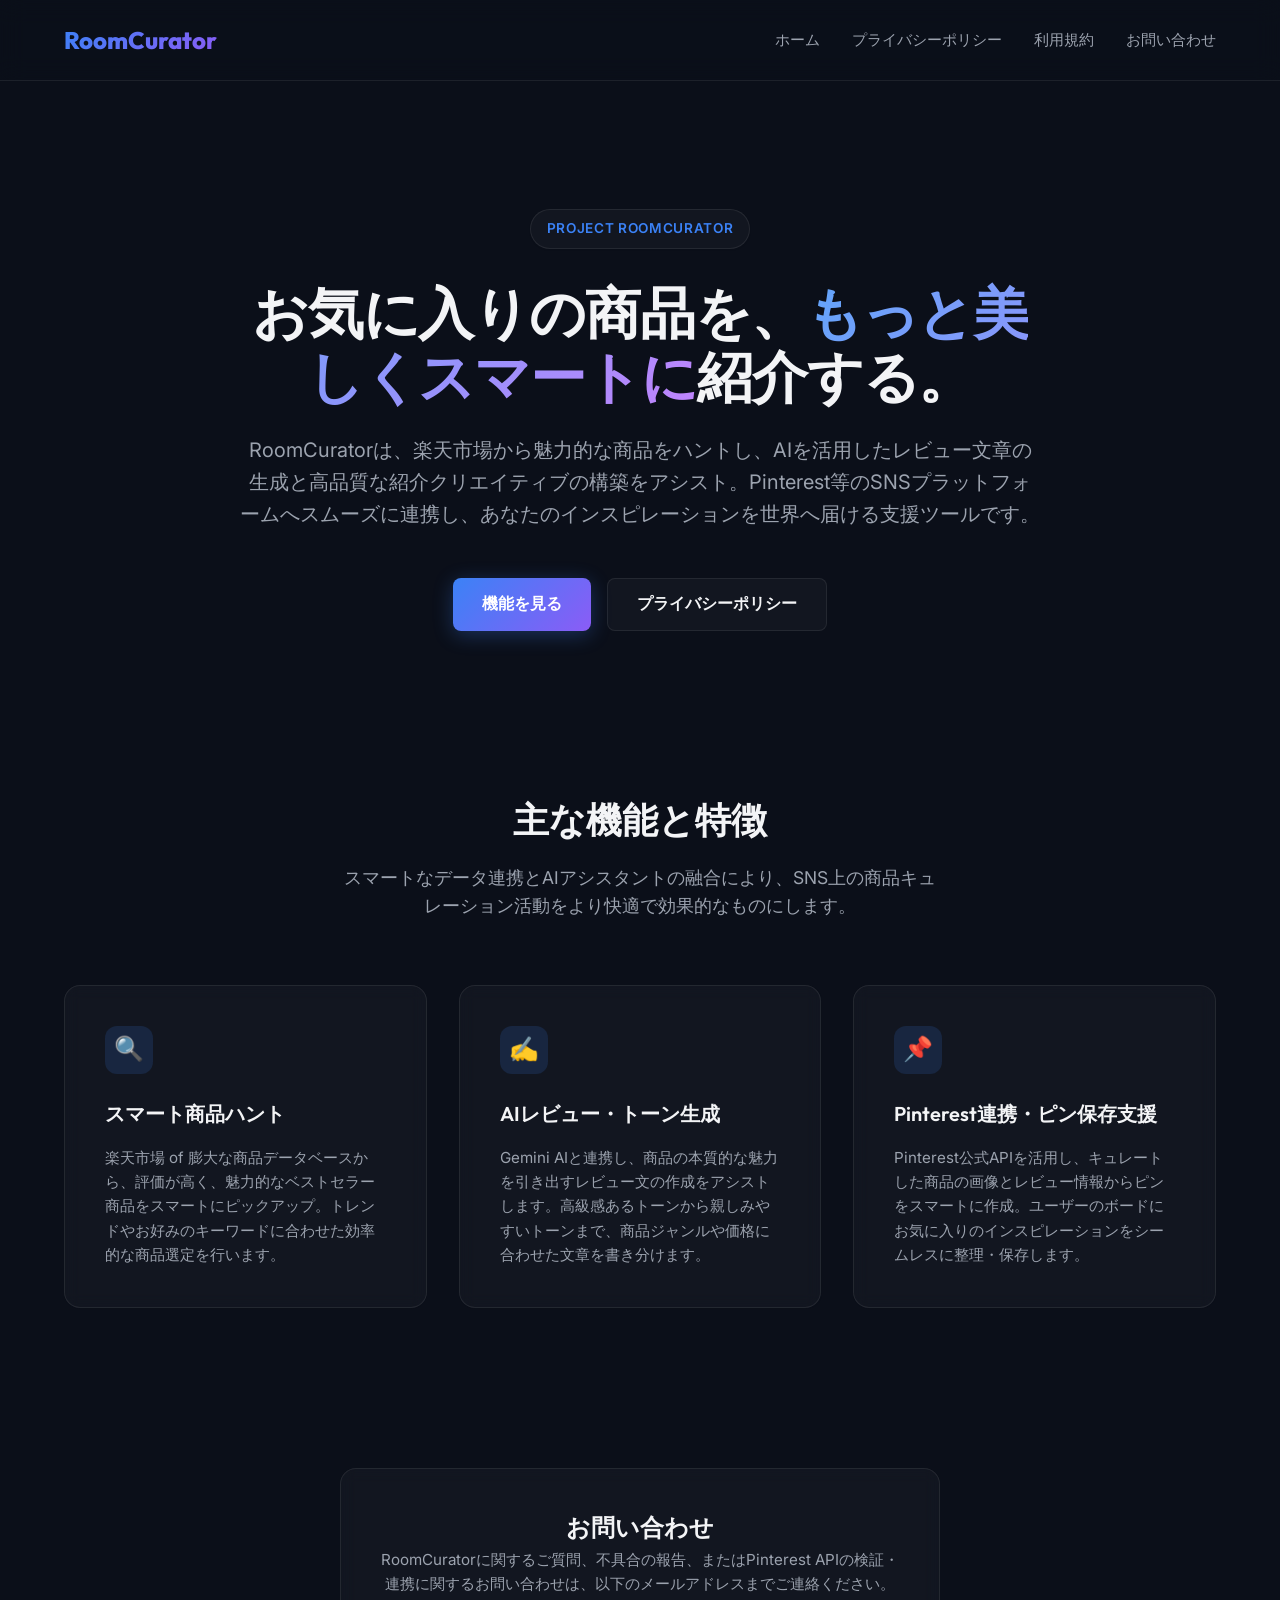
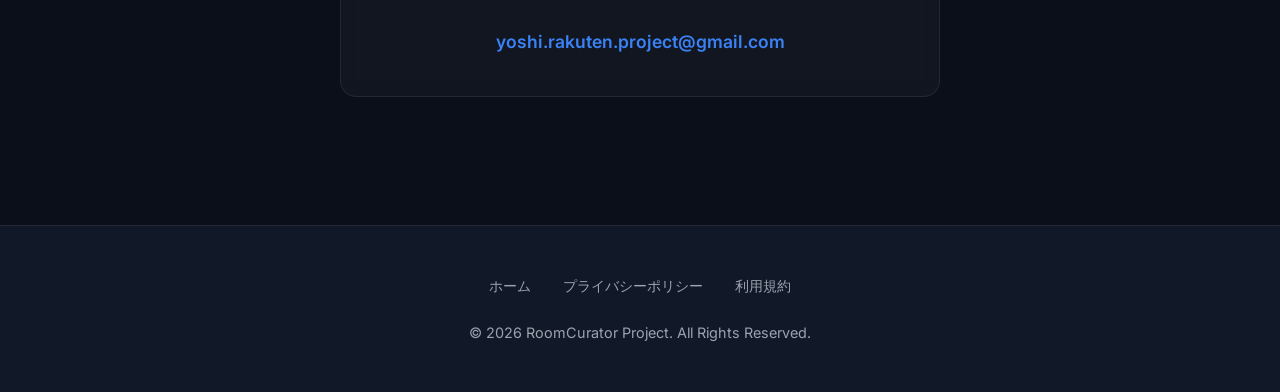
==== index.html @ d7ea18c5 "Update RoomCurator website: 2026/06/27 14:07:10.92" ====
<!DOCTYPE html>
<html lang="ja">
<head>
    <meta charset="UTF-8">
    <meta name="viewport" content="width=device-width, initial-scale=1.0">
    <title>RoomCurator - スマートな商品キュレーション＆クリエイティブ支援ツール</title>
    <meta name="description" content="RoomCuratorは、楽天市場の優れた商品情報からAIレビューやビジュアルバナーの作成をアシストし、PinterestなどのSNSへスムーズに連携・保存するクリエイティブ支援ツールです。">
    <link rel="stylesheet" href="style.css">
</head>
<body>
    <div class="bg-glow-container">
        <div class="bg-glow-1"></div>
        <div class="bg-glow-2"></div>
    </div>

    <header>
        <div class="container">
            <a href="index.html" class="logo" id="logo-link">
                <span>RoomCurator</span>
            </a>
            <nav>
                <ul class="nav-links">
                    <li><a href="index.html" id="nav-home">ホーム</a></li>
                    <li><a href="privacy.html" id="nav-privacy">プライバシーポリシー</a></li>
                    <li><a href="terms.html" id="nav-terms">利用規約</a></li>
                    <li><a href="#contact" id="nav-contact">お問い合わせ</a></li>
                </ul>
            </nav>
        </div>
    </header>

    <main>
        <section class="hero">
            <div class="container">
                <div class="hero-content">
                    <div class="badge" id="badge-version">PROJECT ROOMCURATOR</div>
                    <h1 id="main-hero-title">お気に入りの商品を、<span>もっと美しくスマートに</span>紹介する。</h1>
                    <p id="main-hero-desc">RoomCuratorは、楽天市場から魅力的な商品をハントし、AIを活用したレビュー文章の生成と高品質な紹介クリエイティブの構築をアシスト。Pinterest等のSNSプラットフォームへスムーズに連携し、あなたのインスピレーションを世界へ届ける支援ツールです。</p>
                    <div class="hero-btns">
                        <a href="#features" class="btn btn-primary" id="btn-learn-more">機能を見る</a>
                        <a href="privacy.html" class="btn btn-secondary" id="btn-view-privacy">プライバシーポリシー</a>
                    </div>
                </div>
            </div>
        </section>

        <section class="features" id="features">
            <div class="container">
                <div class="section-title">
                    <h2>主な機能と特徴</h2>
                    <p>スマートなデータ連携とAIアシスタントの融合により、SNS上の商品キュレーション活動をより快適で効果的なものにします。</p>
                </div>
                <div class="grid">
                    <div class="card" id="feature-hunt">
                        <div class="card-icon">🔍</div>
                        <h3>スマート商品ハント</h3>
                        <p>楽天市場 of 膨大な商品データベースから、評価が高く、魅力的なベストセラー商品をスマートにピックアップ。トレンドやお好みのキーワードに合わせた効率的な商品選定を行います。</p>
                    </div>
                    <div class="card" id="feature-ai">
                        <div class="card-icon">✍️</div>
                        <h3>AIレビュー・トーン生成</h3>
                        <p>Gemini AIと連携し、商品の本質的な魅力を引き出すレビュー文の作成をアシストします。高級感あるトーンから親しみやすいトーンまで、商品ジャンルや価格に合わせた文章を書き分けます。</p>
                    </div>
                    <div class="card" id="feature-pinterest">
                        <div class="card-icon">📌</div>
                        <h3>Pinterest連携・ピン保存支援</h3>
                        <p>Pinterest公式APIを活用し、キュレートした商品の画像とレビュー情報からピンをスマートに作成。ユーザーのボードにお気に入りのインスピレーションをシームレスに整理・保存します。</p>
                    </div>
                </div>
            </div>
        </section>

        <section class="contact" id="contact">
            <div class="container">
                <div class="card contact-card">
                    <h2>お問い合わせ</h2>
                    <p>RoomCuratorに関するご質問、不具合の報告、またはPinterest APIの検証・連携に関するお問い合わせは、以下のメールアドレスまでご連絡ください。</p>
                    <a href="mailto:yoshi.rakuten.project@gmail.com" class="email-link" id="contact-email">yoshi.rakuten.project@gmail.com</a>
                </div>
            </div>
        </section>
    </main>

    <footer>
        <div class="container">
            <div class="footer-nav">
                <a href="index.html" id="footer-home">ホーム</a>
                <a href="privacy.html" id="footer-privacy">プライバシーポリシー</a>
                <a href="terms.html" id="footer-terms">利用規約</a>
            </div>
            <div class="copyright" id="footer-copyright">
                &copy; 2026 RoomCurator Project. All Rights Reserved.
            </div>
        </div>
    </footer>
</body>
</html>
---- style.css ----
@import url('https://fonts.googleapis.com/css2?family=Inter:wght@300;400;500;600;700&family=Outfit:wght@400;500;600;700;800&display=swap');

:root {
    --bg-primary: #0b0f19;
    --bg-secondary: #111827;
    --bg-card: rgba(255, 255, 255, 0.03);
    --border-card: rgba(255, 255, 255, 0.08);
    
    --color-primary: #3b82f6;
    --color-primary-glow: rgba(59, 130, 246, 0.15);
    --color-secondary: #8b5cf6;
    --color-accent: #10b981;
    
    --text-main: #f3f4f6;
    --text-muted: #9ca3af;
    --text-inverse: #111827;
    
    --font-sans: 'Inter', -apple-system, BlinkMacSystemFont, 'Segoe UI', Roboto, Oxygen, Ubuntu, Cantarell, sans-serif;
    --font-heading: 'Outfit', var(--font-sans);
    
    --shadow-sm: 0 1px 2px 0 rgba(0, 0, 0, 0.05);
    --shadow-md: 0 4px 6px -1px rgba(0, 0, 0, 0.1), 0 2px 4px -1px rgba(0, 0, 0, 0.06);
    --shadow-lg: 0 10px 15px -3px rgba(0, 0, 0, 0.1), 0 4px 6px -2px rgba(0, 0, 0, 0.05);
    --shadow-glow: 0 0 30px 0 rgba(59, 130, 246, 0.25);
}

/* Reset */
*, *::before, *::after {
    box-sizing: border-box;
    margin: 0;
    padding: 0;
}

html {
    scroll-behavior: smooth;
    font-size: 16px;
    background-color: var(--bg-primary);
}

body {
    font-family: var(--font-sans);
    color: var(--text-main);
    background-color: var(--bg-primary);
    line-height: 1.6;
    overflow-x: hidden;
}

/* Background Gradients */
.bg-glow-container {
    position: absolute;
    width: 100%;
    height: 100%;
    top: 0;
    left: 0;
    overflow: hidden;
    z-index: -1;
    pointer-events: none;
}

.bg-glow-1 {
    position: absolute;
    top: -10%;
    right: -10%;
    width: 50vw;
    height: 50vw;
    border-radius: 50%;
    background: radial-gradient(circle, rgba(99, 102, 241, 0.15) 0%, rgba(99, 102, 241, 0) 70%);
    filter: blur(80px);
}

.bg-glow-2 {
    position: absolute;
    top: 60%;
    left: -10%;
    width: 45vw;
    height: 45vw;
    border-radius: 50%;
    background: radial-gradient(circle, rgba(139, 92, 246, 0.1) 0%, rgba(139, 92, 246, 0) 70%);
    filter: blur(80px);
}

/* Layout */
.container {
    width: 100%;
    max-width: 1200px;
    margin: 0 auto;
    padding: 0 1.5rem;
}

header {
    background-color: rgba(11, 15, 25, 0.8);
    backdrop-filter: blur(12px);
    -webkit-backdrop-filter: blur(12px);
    border-bottom: 1px solid var(--border-card);
    position: sticky;
    top: 0;
    z-index: 100;
}

header .container {
    display: flex;
    justify-content: space-between;
    align-items: center;
    height: 80px;
}

.logo {
    font-family: var(--font-heading);
    font-size: 1.5rem;
    font-weight: 800;
    color: var(--text-main);
    text-decoration: none;
    display: flex;
    align-items: center;
    gap: 0.5rem;
}

.logo span {
    background: linear-gradient(135deg, var(--color-primary), var(--color-secondary));
    -webkit-background-clip: text;
    -webkit-text-fill-color: transparent;
}

.nav-links {
    display: flex;
    gap: 2rem;
    list-style: none;
}

.nav-links a {
    color: var(--text-muted);
    text-decoration: none;
    font-weight: 500;
    transition: color 0.3s ease;
    font-size: 0.95rem;
}

.nav-links a:hover {
    color: var(--text-main);
}

/* Hero Section */
.hero {
    padding: 8rem 0 5rem;
    position: relative;
}

.hero-content {
    max-width: 800px;
    margin: 0 auto;
    text-align: center;
}

.badge {
    display: inline-flex;
    align-items: center;
    padding: 0.5rem 1rem;
    border-radius: 9999px;
    background: var(--bg-card);
    border: 1px solid var(--border-card);
    color: var(--color-primary);
    font-size: 0.85rem;
    font-weight: 600;
    margin-bottom: 2rem;
    letter-spacing: 0.05em;
    box-shadow: var(--shadow-sm);
}

.hero h1 {
    font-family: var(--font-heading);
    font-size: 3.5rem;
    font-weight: 800;
    line-height: 1.15;
    margin-bottom: 1.5rem;
    letter-spacing: -0.02em;
}

.hero h1 span {
    background: linear-gradient(135deg, #60a5fa, #c084fc);
    -webkit-background-clip: text;
    -webkit-text-fill-color: transparent;
}

.hero p {
    font-size: 1.25rem;
    color: var(--text-muted);
    margin-bottom: 3rem;
    line-height: 1.6;
}

.hero-btns {
    display: flex;
    gap: 1rem;
    justify-content: center;
}

/* Buttons */
.btn {
    display: inline-flex;
    align-items: center;
    justify-content: center;
    padding: 0.8rem 1.8rem;
    font-family: var(--font-sans);
    font-size: 1rem;
    font-weight: 600;
    border-radius: 8px;
    text-decoration: none;
    transition: all 0.3s ease;
    cursor: pointer;
    border: none;
}

.btn-primary {
    background: linear-gradient(135deg, var(--color-primary), var(--color-secondary));
    color: #ffffff;
    box-shadow: 0 4px 20px rgba(59, 130, 246, 0.3);
}

.btn-primary:hover {
    transform: translateY(-2px);
    box-shadow: 0 6px 24px rgba(59, 130, 246, 0.45);
}

.btn-secondary {
    background: var(--bg-card);
    border: 1px solid var(--border-card);
    color: var(--text-main);
}

.btn-secondary:hover {
    background: rgba(255, 255, 255, 0.06);
    border-color: var(--text-muted);
}

/* Features Section */
.features {
    padding: 5rem 0;
}

.section-title {
    text-align: center;
    max-width: 600px;
    margin: 0 auto 4rem;
}

.section-title h2 {
    font-family: var(--font-heading);
    font-size: 2.25rem;
    font-weight: 700;
    margin-bottom: 1rem;
}

.section-title p {
    color: var(--text-muted);
    font-size: 1.1rem;
}

.grid {
    display: grid;
    grid-template-columns: repeat(auto-fit, minmax(300px, 1fr));
    gap: 2rem;
}

/* Card Style (Glassmorphism) */
.card {
    background: var(--bg-card);
    border: 1px solid var(--border-card);
    backdrop-filter: blur(8px);
    -webkit-backdrop-filter: blur(8px);
    padding: 2.5rem;
    border-radius: 16px;
    transition: all 0.4s cubic-bezier(0.16, 1, 0.3, 1);
}

.card:hover {
    transform: translateY(-5px);
    border-color: rgba(59, 130, 246, 0.3);
    box-shadow: 0 20px 40px -15px rgba(0, 0, 0, 0.5), 0 0 20px rgba(59, 130, 246, 0.1);
}

.card-icon {
    display: inline-flex;
    align-items: center;
    justify-content: center;
    width: 48px;
    height: 48px;
    border-radius: 12px;
    background: var(--color-primary-glow);
    color: var(--color-primary);
    margin-bottom: 1.5rem;
    font-size: 1.5rem;
}

.card h3 {
    font-family: var(--font-heading);
    font-size: 1.25rem;
    font-weight: 600;
    margin-bottom: 1rem;
    color: var(--text-main);
}

.card p {
    color: var(--text-muted);
    font-size: 0.95rem;
    line-height: 1.6;
}

/* Doc Page (Privacy & Terms) */
.doc-page {
    padding: 6rem 0;
}

.doc-content {
    max-width: 800px;
    margin: 0 auto;
    background: var(--bg-card);
    border: 1px solid var(--border-card);
    padding: 4rem 3rem;
    border-radius: 16px;
    box-shadow: var(--shadow-lg);
}

.doc-header {
    border-bottom: 1px solid var(--border-card);
    padding-bottom: 2rem;
    margin-bottom: 3rem;
}

.doc-header h1 {
    font-family: var(--font-heading);
    font-size: 2.5rem;
    font-weight: 800;
    margin-bottom: 1rem;
}

.doc-meta {
    color: var(--text-muted);
    font-size: 0.9rem;
}

.doc-body h2 {
    font-family: var(--font-heading);
    font-size: 1.5rem;
    font-weight: 700;
    margin-top: 2.5rem;
    margin-bottom: 1rem;
    color: var(--text-main);
    border-left: 4px solid var(--color-primary);
    padding-left: 0.75rem;
}

.doc-body p {
    color: var(--text-muted);
    margin-bottom: 1.5rem;
    font-size: 1rem;
    line-height: 1.7;
}

.doc-body ul, .doc-body ol {
    margin-left: 1.5rem;
    margin-bottom: 1.5rem;
    color: var(--text-muted);
}

.doc-body li {
    margin-bottom: 0.5rem;
    line-height: 1.6;
}

/* Contact Section */
.contact {
    padding: 5rem 0 8rem;
}

.contact-card {
    max-width: 600px;
    margin: 0 auto;
    text-align: center;
}

.contact-card p {
    margin-bottom: 2rem;
}

.email-link {
    color: var(--color-primary);
    text-decoration: none;
    font-weight: 600;
    font-size: 1.1rem;
    border-bottom: 2px solid transparent;
    transition: all 0.3s ease;
}

.email-link:hover {
    color: #60a5fa;
    border-bottom-color: #60a5fa;
}

/* Footer */
footer {
    background-color: var(--bg-secondary);
    border-top: 1px solid var(--border-card);
    padding: 3rem 0;
    color: var(--text-muted);
    font-size: 0.9rem;
}

footer .container {
    display: flex;
    flex-direction: column;
    align-items: center;
    gap: 1.5rem;
}

.footer-nav {
    display: flex;
    gap: 2rem;
}

.footer-nav a {
    color: var(--text-muted);
    text-decoration: none;
    transition: color 0.3s ease;
}

.footer-nav a:hover {
    color: var(--text-main);
}

.copyright {
    text-align: center;
}

/* Responsive */
@media (max-width: 768px) {
    .hero h1 {
        font-size: 2.5rem;
    }
    
    .hero p {
        font-size: 1.1rem;
    }
    
    .hero-btns {
        flex-direction: column;
        width: 100%;
        max-width: 300px;
        margin: 0 auto;
    }
    
    .doc-content {
        padding: 2.5rem 1.5rem;
    }
    
    header .container {
        flex-direction: column;
        justify-content: center;
        gap: 1rem;
        height: auto;
        padding: 1rem 0;
    }
    
    .nav-links {
        gap: 1.5rem;
    }
}
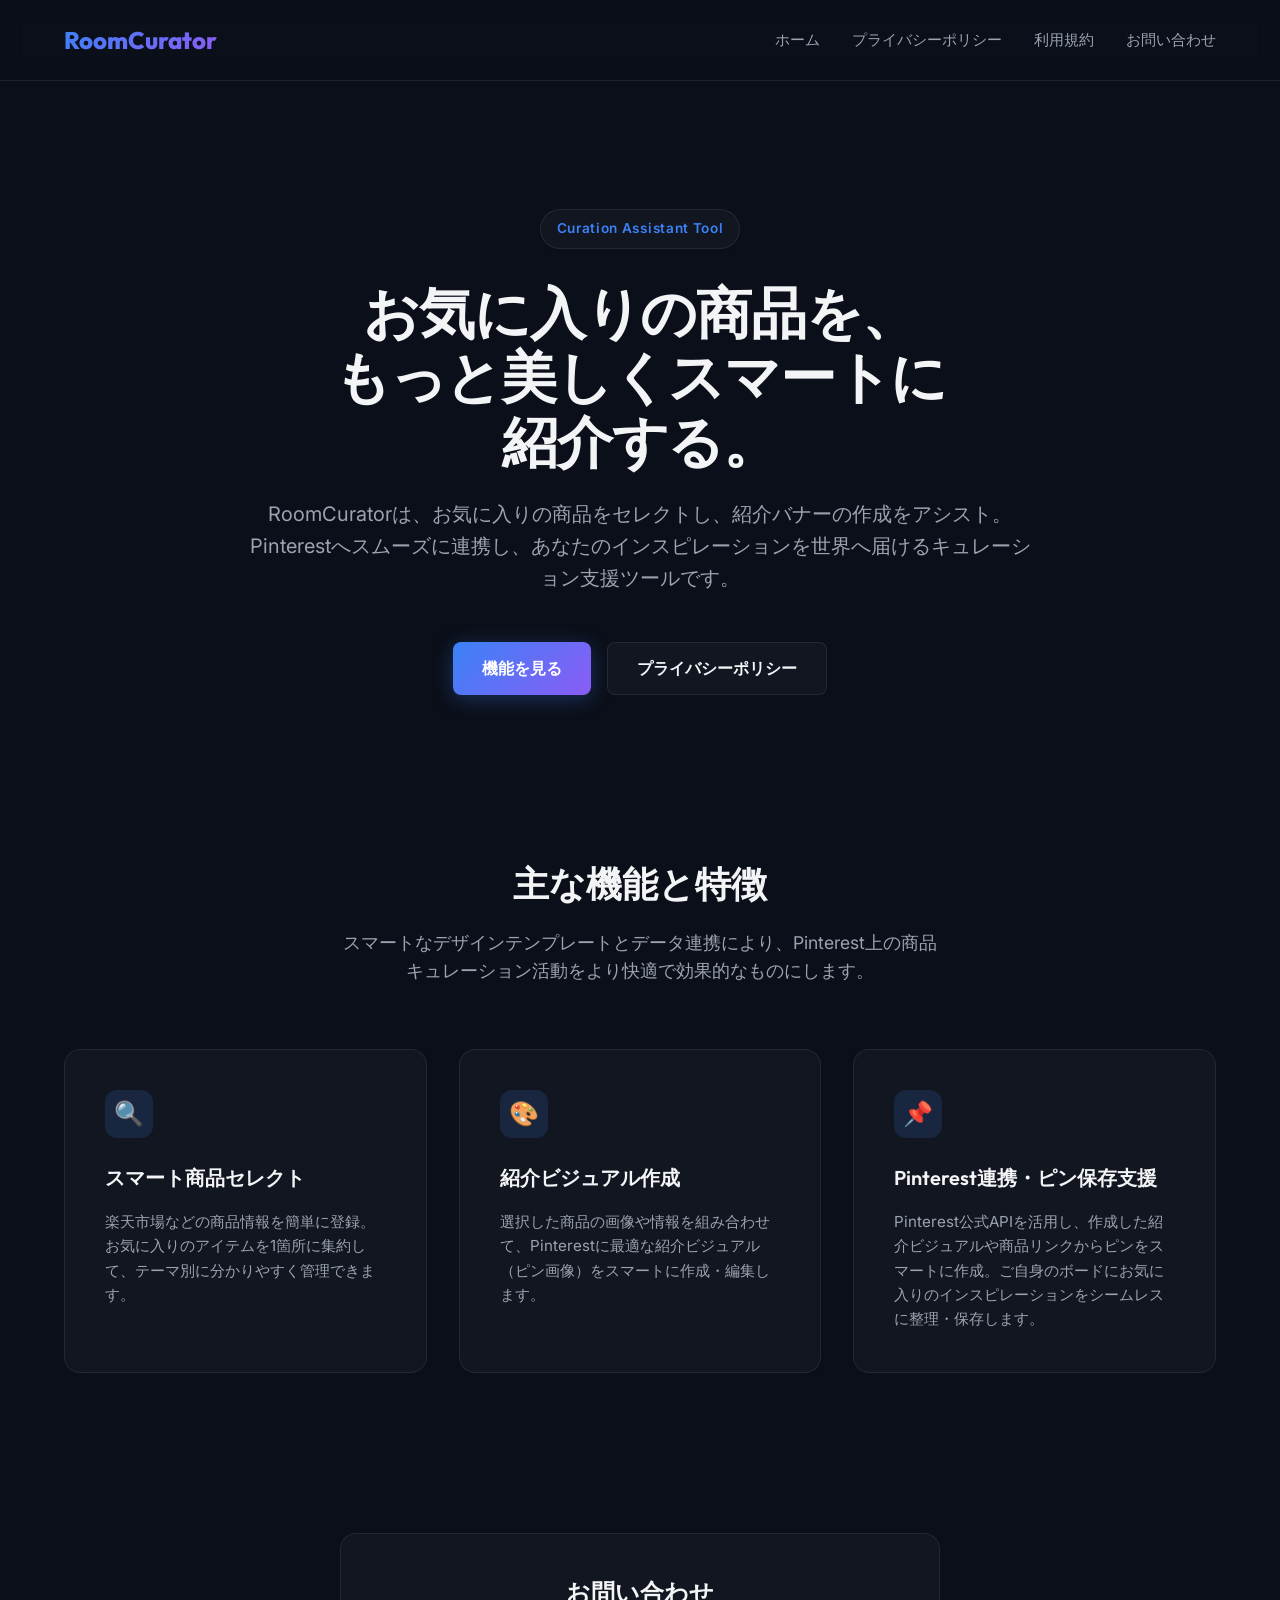
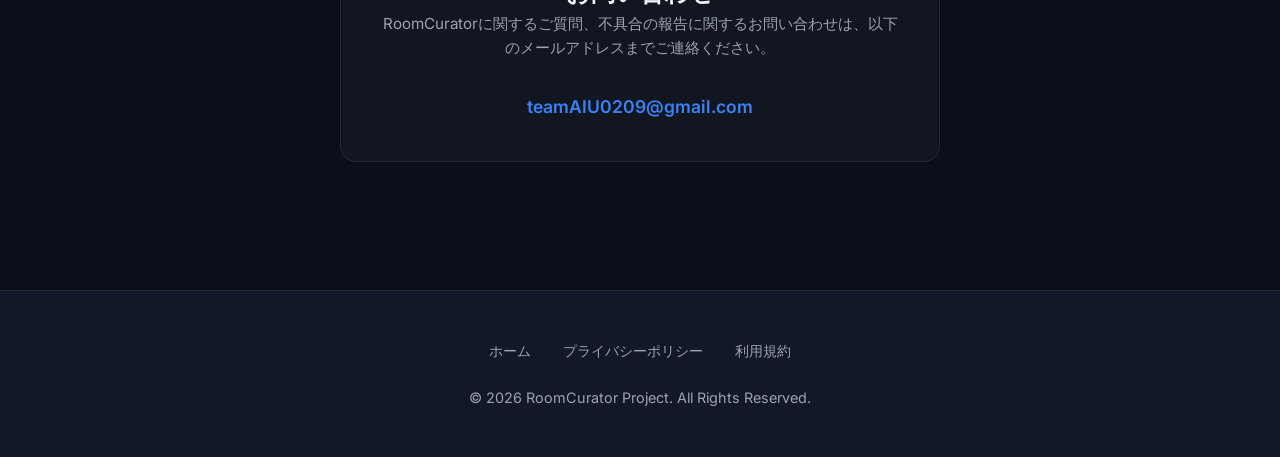
==== commit d55ee5d8: "Update RoomCurator website: 2026/06/27 14:31:40.80" ====
--- a/index.html
+++ b/index.html
@@ -4,7 +4,7 @@
     <meta charset="UTF-8">
     <meta name="viewport" content="width=device-width, initial-scale=1.0">
     <title>RoomCurator - スマートな商品キュレーション＆クリエイティブ支援ツール</title>
-    <meta name="description" content="RoomCuratorは、楽天市場の優れた商品情報からAIレビューやビジュアルバナーの作成をアシストし、PinterestなどのSNSへスムーズに連携・保存するクリエイティブ支援ツールです。">
+    <meta name="description" content="RoomCuratorは、お気に入りの商品情報から紹介バナーの作成を支援し、Pinterestへスムーズに連携・保存するキュレーション支援ツールです。">
     <link rel="stylesheet" href="style.css">
 </head>
 <body>
@@ -33,9 +33,9 @@
         <section class="hero">
             <div class="container">
                 <div class="hero-content">
-                    <div class="badge" id="badge-version">PROJECT ROOMCURATOR</div>
-                    <h1 id="main-hero-title">お気に入りの商品を、<span>もっと美しくスマートに</span>紹介する。</h1>
-                    <p id="main-hero-desc">RoomCuratorは、楽天市場から魅力的な商品をハントし、AIを活用したレビュー文章の生成と高品質な紹介クリエイティブの構築をアシスト。Pinterest等のSNSプラットフォームへスムーズに連携し、あなたのインスピレーションを世界へ届ける支援ツールです。</p>
+                    <div class="badge" id="badge-version">Curation Assistant Tool</div>
+                    <h1 id="main-hero-title">お気に入りの商品を、<br>もっと美しくスマートに<br>紹介する。</h1>
+                    <p id="main-hero-desc">RoomCuratorは、お気に入りの商品をセレクトし、紹介バナーの作成をアシスト。Pinterestへスムーズに連携し、あなたのインスピレーションを世界へ届けるキュレーション支援ツールです。</p>
                     <div class="hero-btns">
                         <a href="#features" class="btn btn-primary" id="btn-learn-more">機能を見る</a>
                         <a href="privacy.html" class="btn btn-secondary" id="btn-view-privacy">プライバシーポリシー</a>
@@ -48,23 +48,23 @@
             <div class="container">
                 <div class="section-title">
                     <h2>主な機能と特徴</h2>
-                    <p>スマートなデータ連携とAIアシスタントの融合により、SNS上の商品キュレーション活動をより快適で効果的なものにします。</p>
+                    <p>スマートなデザインテンプレートとデータ連携により、Pinterest上の商品キュレーション活動をより快適で効果的なものにします。</p>
                 </div>
                 <div class="grid">
                     <div class="card" id="feature-hunt">
                         <div class="card-icon">🔍</div>
-                        <h3>スマート商品ハント</h3>
-                        <p>楽天市場 of 膨大な商品データベースから、評価が高く、魅力的なベストセラー商品をスマートにピックアップ。トレンドやお好みのキーワードに合わせた効率的な商品選定を行います。</p>
+                        <h3>スマート商品セレクト</h3>
+                        <p>楽天市場などの商品情報を簡単に登録。お気に入りのアイテムを1箇所に集約して、テーマ別に分かりやすく管理できます。</p>
                     </div>
                     <div class="card" id="feature-ai">
-                        <div class="card-icon">✍️</div>
-                        <h3>AIレビュー・トーン生成</h3>
-                        <p>Gemini AIと連携し、商品の本質的な魅力を引き出すレビュー文の作成をアシストします。高級感あるトーンから親しみやすいトーンまで、商品ジャンルや価格に合わせた文章を書き分けます。</p>
+                        <div class="card-icon">🎨</div>
+                        <h3>紹介ビジュアル作成</h3>
+                        <p>選択した商品の画像や情報を組み合わせて、Pinterestに最適な紹介ビジュアル（ピン画像）をスマートに作成・編集します。</p>
                     </div>
                     <div class="card" id="feature-pinterest">
                         <div class="card-icon">📌</div>
                         <h3>Pinterest連携・ピン保存支援</h3>
-                        <p>Pinterest公式APIを活用し、キュレートした商品の画像とレビュー情報からピンをスマートに作成。ユーザーのボードにお気に入りのインスピレーションをシームレスに整理・保存します。</p>
+                        <p>Pinterest公式APIを活用し、作成した紹介ビジュアルや商品リンクからピンをスマートに作成。ご自身のボードにお気に入りのインスピレーションをシームレスに整理・保存します。</p>
                     </div>
                 </div>
             </div>
@@ -74,8 +74,8 @@
             <div class="container">
                 <div class="card contact-card">
                     <h2>お問い合わせ</h2>
-                    <p>RoomCuratorに関するご質問、不具合の報告、またはPinterest APIの検証・連携に関するお問い合わせは、以下のメールアドレスまでご連絡ください。</p>
-                    <a href="mailto:yoshi.rakuten.project@gmail.com" class="email-link" id="contact-email">yoshi.rakuten.project@gmail.com</a>
+                    <p>RoomCuratorに関するご質問、不具合の報告に関するお問い合わせは、以下のメールアドレスまでご連絡ください。</p>
+                    <a href="mailto:teamAIU0209@gmail.com" class="email-link" id="contact-email">teamAIU0209@gmail.com</a>
                 </div>
             </div>
         </section>
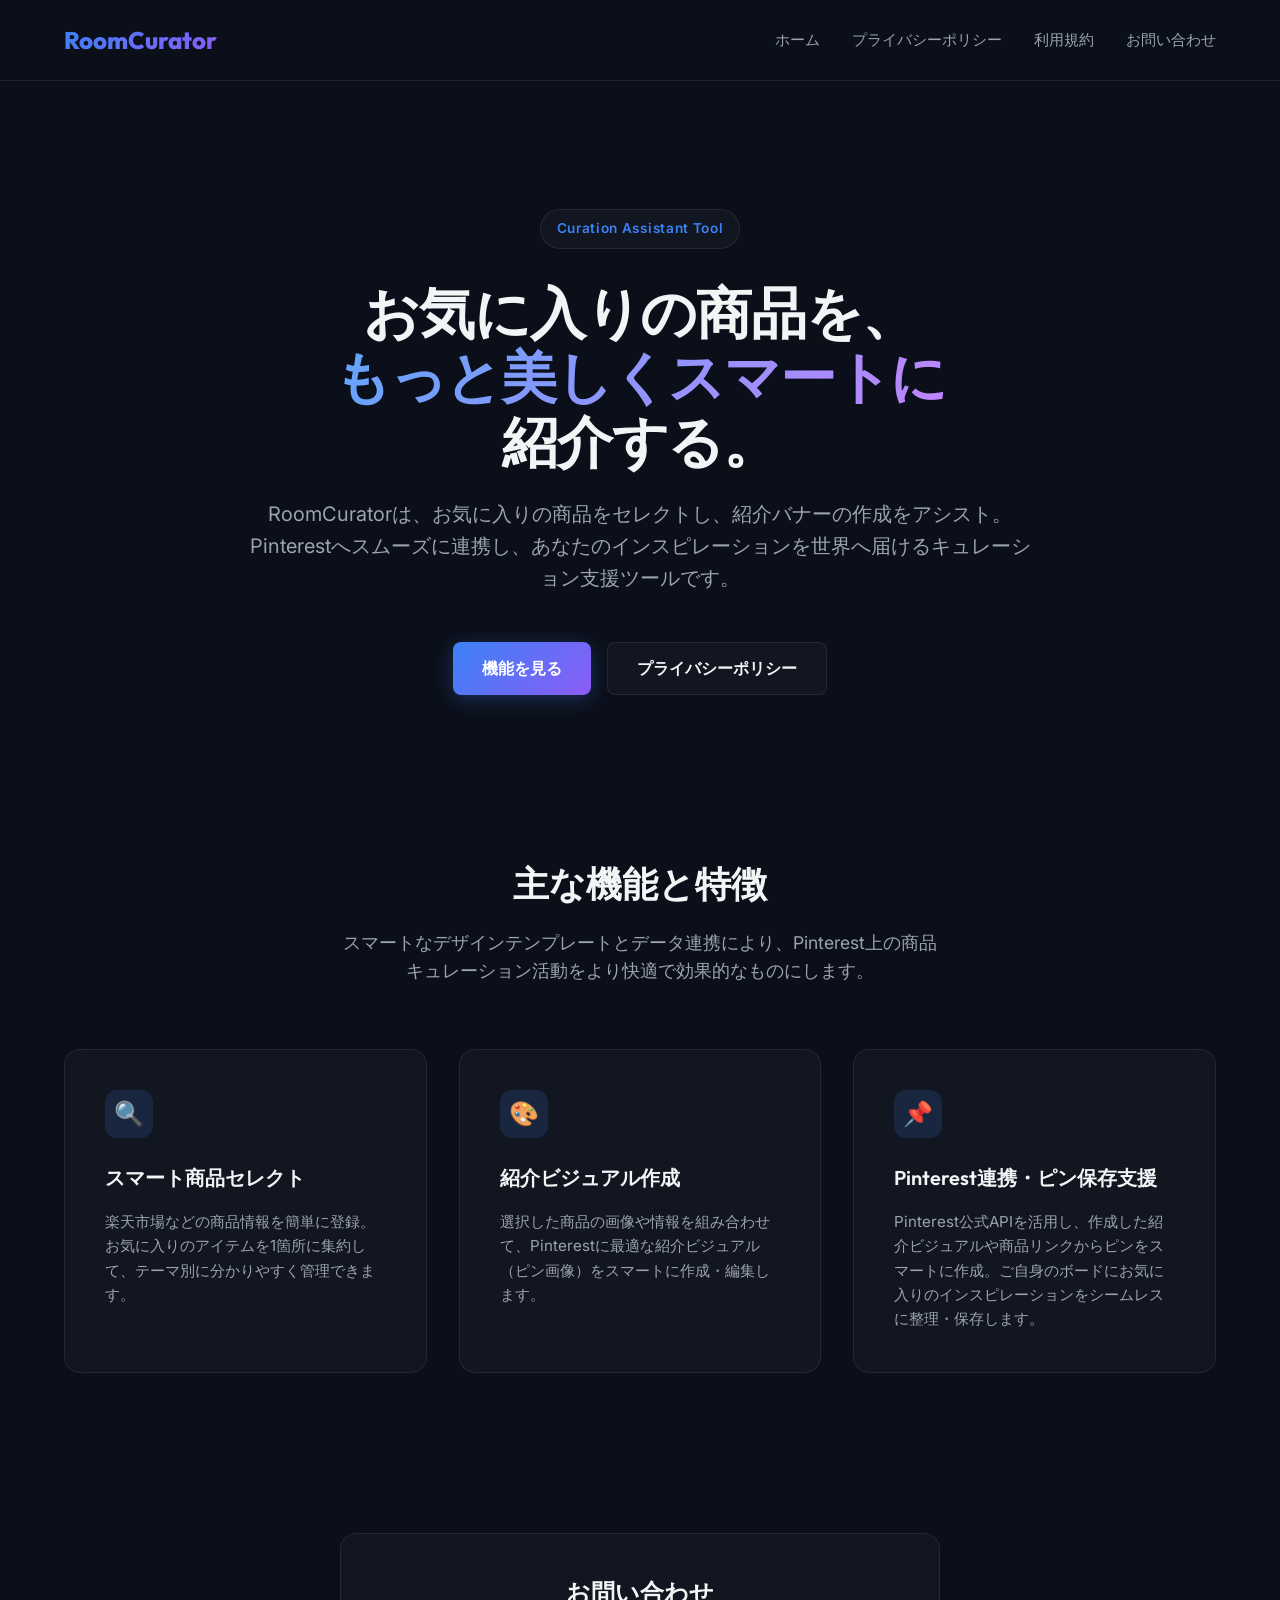
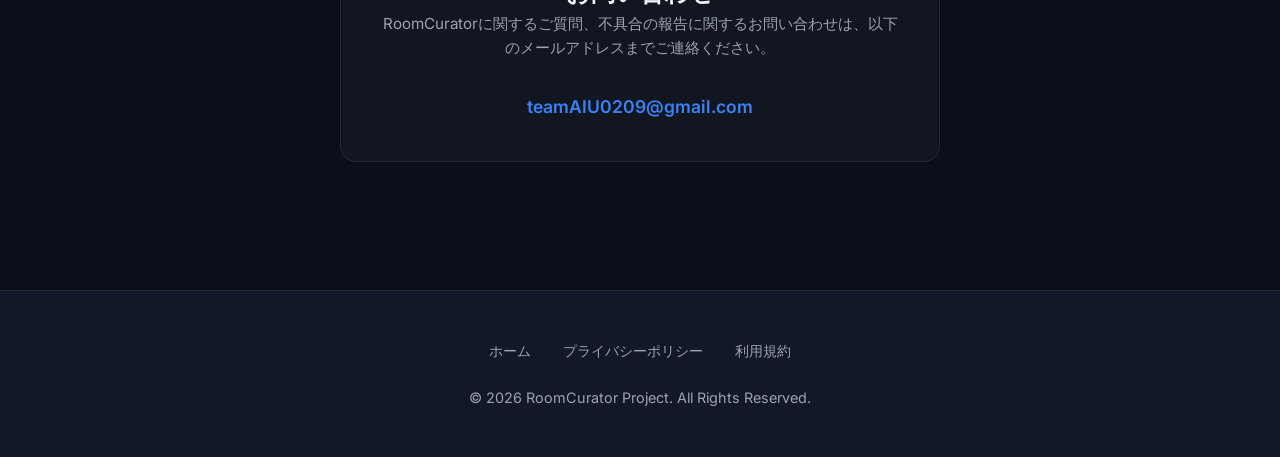
==== commit c03c5e86: "Update RoomCurator website: 2026/06/27 14:34:05.79" ====
--- a/index.html
+++ b/index.html
@@ -34,7 +34,7 @@
             <div class="container">
                 <div class="hero-content">
                     <div class="badge" id="badge-version">Curation Assistant Tool</div>
-                    <h1 id="main-hero-title">お気に入りの商品を、<br>もっと美しくスマートに<br>紹介する。</h1>
+                    <h1 id="main-hero-title">お気に入りの商品を、<br><span>もっと美しくスマートに</span><br>紹介する。</h1>
                     <p id="main-hero-desc">RoomCuratorは、お気に入りの商品をセレクトし、紹介バナーの作成をアシスト。Pinterestへスムーズに連携し、あなたのインスピレーションを世界へ届けるキュレーション支援ツールです。</p>
                     <div class="hero-btns">
                         <a href="#features" class="btn btn-primary" id="btn-learn-more">機能を見る</a>
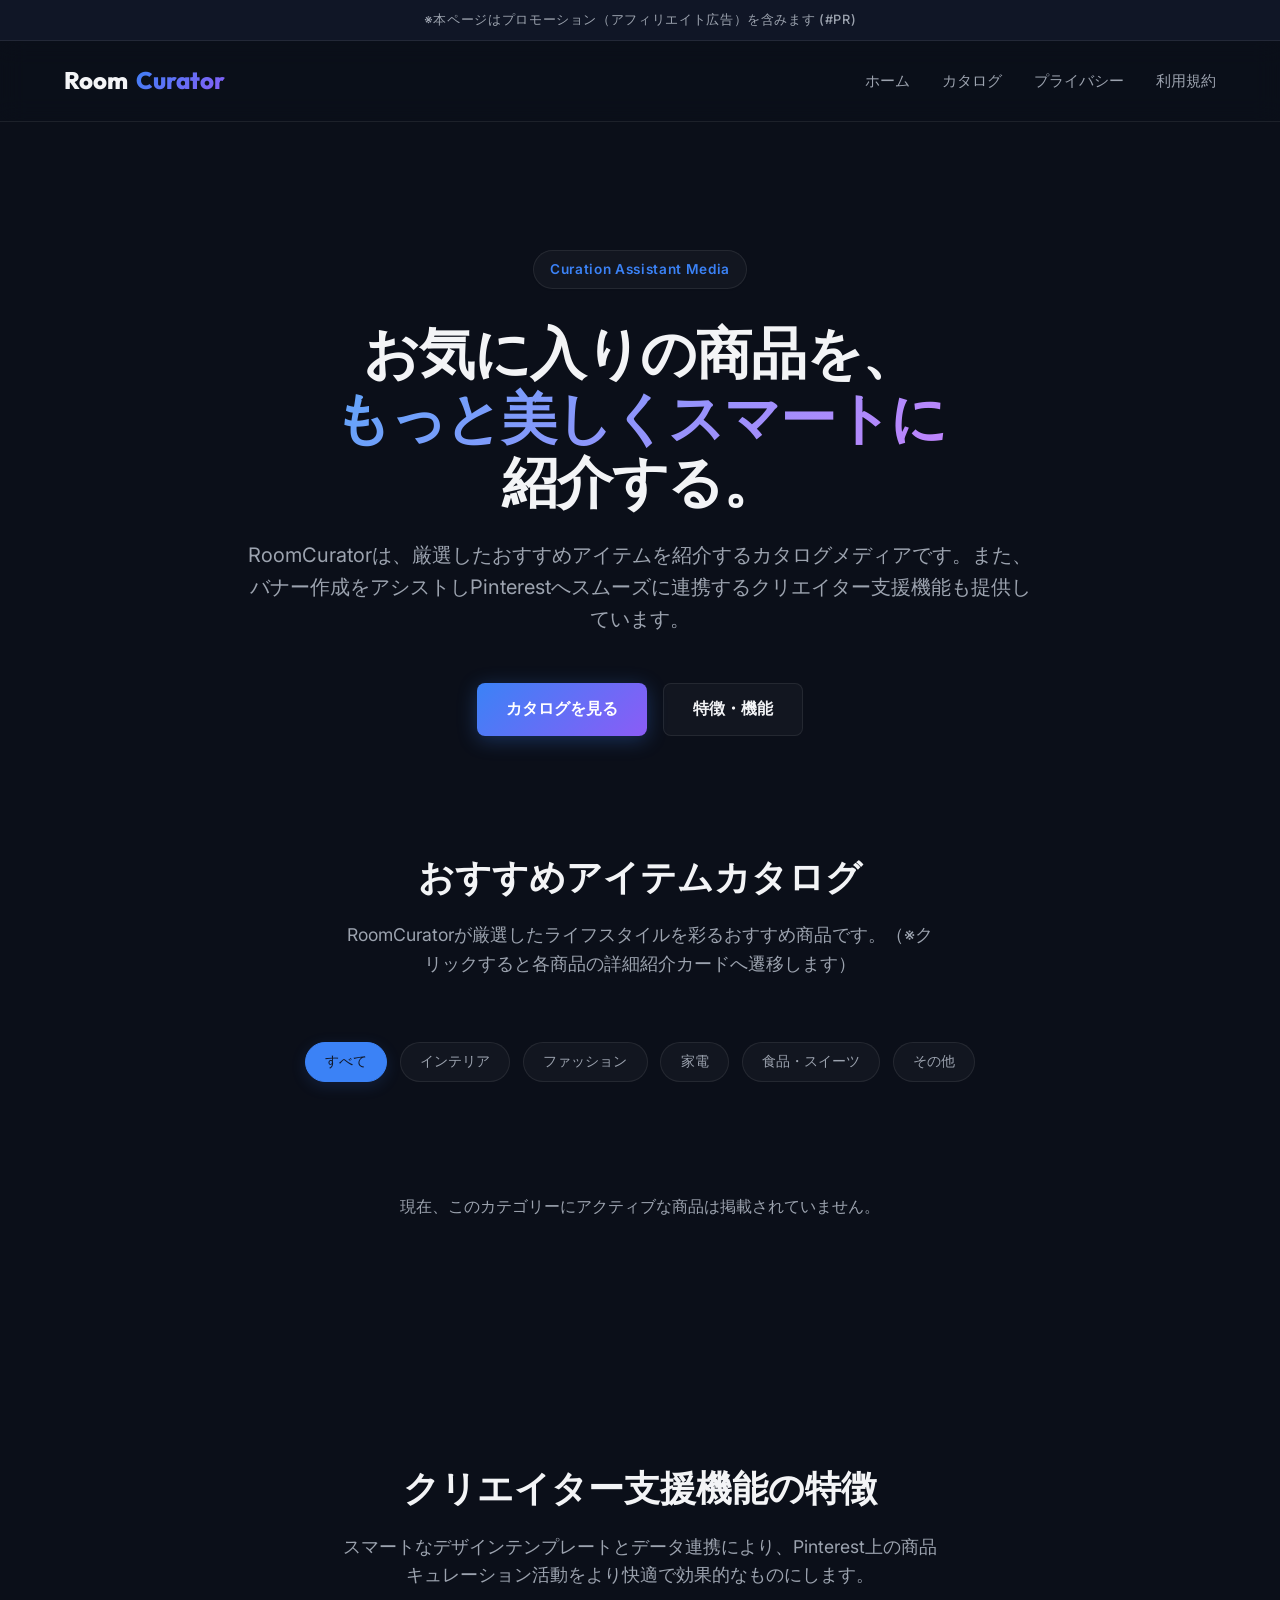
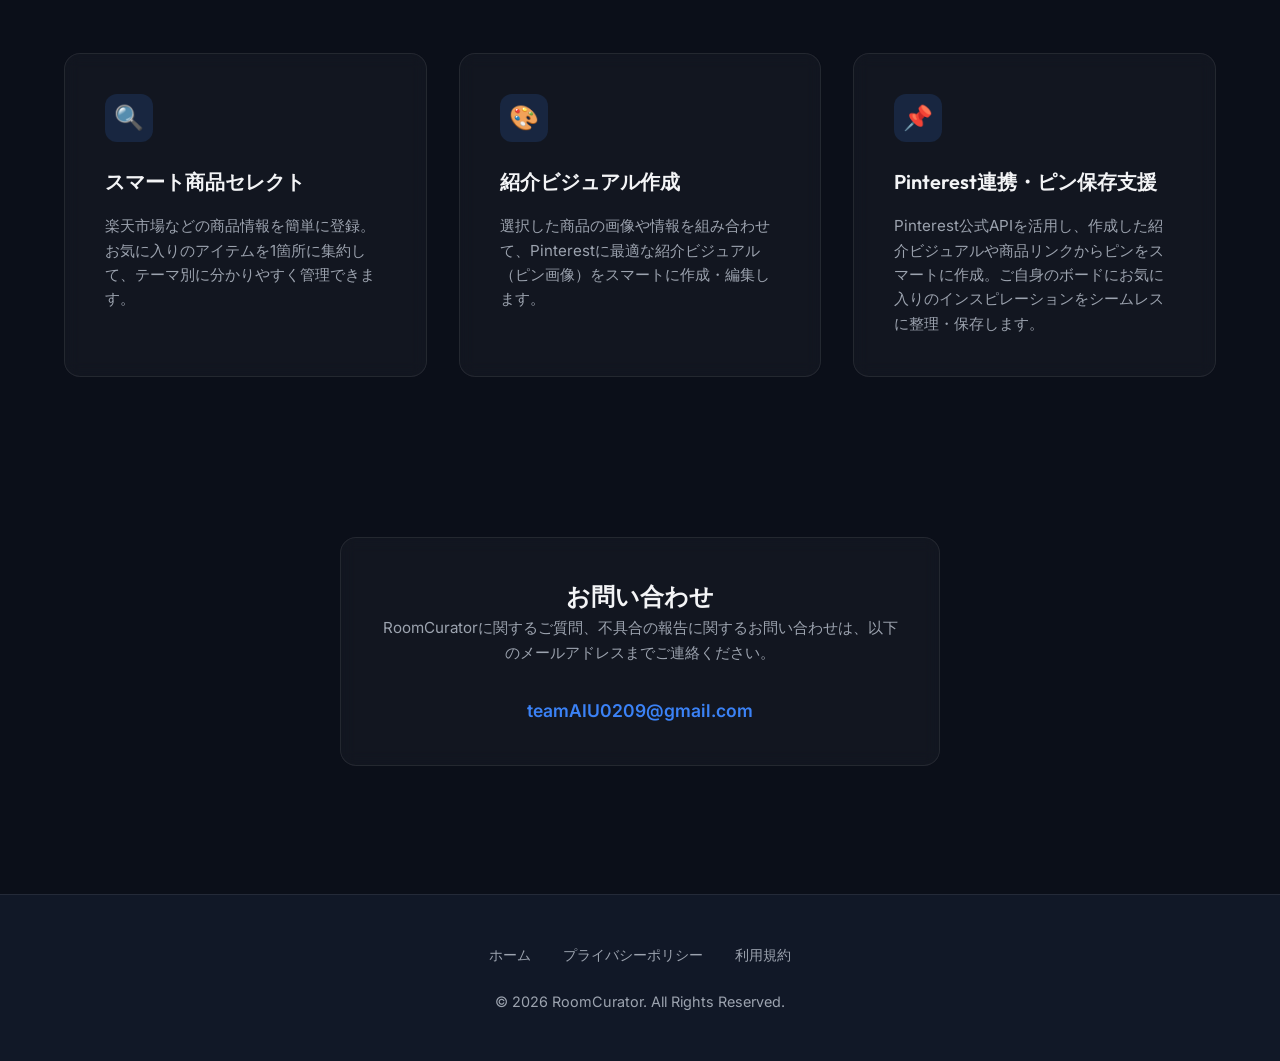
==== commit fbb6f728: "Update RoomCurator website: 2026/07/20 15:22:16.22" ====
--- a/index.html
+++ b/index.html
@@ -3,51 +3,97 @@
 <head>
     <meta charset="UTF-8">
     <meta name="viewport" content="width=device-width, initial-scale=1.0">
-    <title>RoomCurator - スマートな商品キュレーション＆クリエイティブ支援ツール</title>
-    <meta name="description" content="RoomCuratorは、お気に入りの商品情報から紹介バナーの作成を支援し、Pinterestへスムーズに連携・保存するキュレーション支援ツールです。">
+    <meta name="p:domain_verify" content="67411ec4f46a2e98bfd43f6c05656b12"/>
+    <title>RoomCurator - おすすめ商品カタログ ＆ クリエイティブ支援</title>
+    <meta name="description" content="RoomCuratorは、お気に入りの商品情報から紹介バナーを作成し、Pinterestへスムーズに連携・保存するカタログ＆キュレーション支援メディアです。">
     <link rel="stylesheet" href="style.css">
 </head>
 <body>
+
+    <!-- PR Disclosure Banner -->
+    <div class="pr-banner">
+        ※本ページはプロモーション（アフィリエイト広告）を含みます (#PR)
+    </div>
+
     <div class="bg-glow-container">
         <div class="bg-glow-1"></div>
         <div class="bg-glow-2"></div>
     </div>
 
+    <!-- Header Navigation -->
     <header>
         <div class="container">
             <a href="index.html" class="logo" id="logo-link">
-                <span>RoomCurator</span>
+                Room<span>Curator</span>
             </a>
             <nav>
                 <ul class="nav-links">
                     <li><a href="index.html" id="nav-home">ホーム</a></li>
-                    <li><a href="privacy.html" id="nav-privacy">プライバシーポリシー</a></li>
+                    <li><a href="#catalog" id="nav-catalog-tab">カタログ</a></li>
+                    <li><a href="privacy.html" id="nav-privacy">プライバシー</a></li>
                     <li><a href="terms.html" id="nav-terms">利用規約</a></li>
-                    <li><a href="#contact" id="nav-contact">お問い合わせ</a></li>
                 </ul>
             </nav>
         </div>
     </header>
 
     <main>
+        <!-- Hero Section -->
         <section class="hero">
             <div class="container">
                 <div class="hero-content">
-                    <div class="badge" id="badge-version">Curation Assistant Tool</div>
+                    <div class="badge" id="badge-version">Curation Assistant Media</div>
                     <h1 id="main-hero-title">お気に入りの商品を、<br><span>もっと美しくスマートに</span><br>紹介する。</h1>
-                    <p id="main-hero-desc">RoomCuratorは、お気に入りの商品をセレクトし、紹介バナーの作成をアシスト。Pinterestへスムーズに連携し、あなたのインスピレーションを世界へ届けるキュレーション支援ツールです。</p>
+                    <p id="main-hero-desc">RoomCuratorは、厳選したおすすめアイテムを紹介するカタログメディアです。また、バナー作成をアシストしPinterestへスムーズに連携するクリエイター支援機能も提供しています。</p>
                     <div class="hero-btns">
-                        <a href="#features" class="btn btn-primary" id="btn-learn-more">機能を見る</a>
-                        <a href="privacy.html" class="btn btn-secondary" id="btn-view-privacy">プライバシーポリシー</a>
-                    </div>
-                </div>
-            </div>
-        </section>
-
+                        <a href="#catalog" class="btn btn-primary" id="btn-view-items">カタログを見る</a>
+                        <a href="#features" class="btn btn-secondary" id="btn-learn-more">特徴・機能</a>
+                    </div>
+                </div>
+            </div>
+        </section>
+
+        <!-- Catalog Gallery Section (Dynamic JSON-driven Grid) -->
+        <section class="catalog-section" id="catalog">
+            <div class="container">
+                <div class="section-title">
+                    <h2>おすすめアイテムカタログ</h2>
+                    <p>RoomCuratorが厳選したライフスタイルを彩るおすすめ商品です。（※クリックすると各商品の詳細紹介カードへ遷移します）</p>
+                </div>
+
+                <!-- Genre Tabs (Filter) -->
+                <div class="category-tabs" id="genre-tabs">
+                    <button class="tab-btn active" data-genre-id="all">すべて</button>
+                    <button class="tab-btn" data-genre-id="interior">インテリア</button>
+                    <button class="tab-btn" data-genre-id="fashion">ファッション</button>
+                    <button class="tab-btn" data-genre-id="appliances">家電</button>
+                    <button class="tab-btn" data-genre-id="food">食品・スイーツ</button>
+                    <button class="tab-btn" data-genre-id="other">その他</button>
+                </div>
+
+                <!-- Loading Indicator -->
+                <div id="catalog-loading" style="text-align: center; padding: 4rem 0;">
+                    <div style="display: inline-block; width: 40px; height: 40px; border: 4px solid rgba(255,255,255,0.1); border-radius: 50%; border-top-color: var(--color-primary); animation: spin 1s linear infinite; margin-bottom: 1rem;"></div>
+                    <p style="color: var(--text-muted); font-size: 0.9rem;">カタログを読み込み中...</p>
+                </div>
+
+                <!-- Catalog Grid -->
+                <div class="catalog-grid" id="catalog-grid-container" style="display: none;">
+                    <!-- Dynamic cards inject here -->
+                </div>
+
+                <!-- No Items Alert -->
+                <div id="no-items-alert" style="display: none; text-align: center; padding: 4rem 0; color: var(--text-muted);">
+                    現在、このカテゴリーにアクティブな商品は掲載されていません。
+                </div>
+            </div>
+        </section>
+
+        <!-- Features Section (For Pinterest API compliance) -->
         <section class="features" id="features">
             <div class="container">
                 <div class="section-title">
-                    <h2>主な機能と特徴</h2>
+                    <h2>クリエイター支援機能の特徴</h2>
                     <p>スマートなデザインテンプレートとデータ連携により、Pinterest上の商品キュレーション活動をより快適で効果的なものにします。</p>
                 </div>
                 <div class="grid">
@@ -70,6 +116,7 @@
             </div>
         </section>
 
+        <!-- Contact Section -->
         <section class="contact" id="contact">
             <div class="container">
                 <div class="card contact-card">
@@ -81,6 +128,7 @@
         </section>
     </main>
 
+    <!-- Footer Area -->
     <footer>
         <div class="container">
             <div class="footer-nav">
@@ -89,9 +137,137 @@
                 <a href="terms.html" id="footer-terms">利用規約</a>
             </div>
             <div class="copyright" id="footer-copyright">
-                &copy; 2026 RoomCurator Project. All Rights Reserved.
+                &copy; 2026 RoomCurator. All Rights Reserved.
             </div>
         </div>
     </footer>
+
+    <!-- Spin animation definition -->
+    <style>
+        @keyframes spin {
+            to { transform: rotate(360deg); }
+        }
+    </style>
+
+    <!-- Dynamic Catalog Script -->
+    <script>
+        document.addEventListener("DOMContentLoaded", async () => {
+            const loading = document.getElementById("catalog-loading");
+            const gridContainer = document.getElementById("catalog-grid-container");
+            const noItemsAlert = document.getElementById("no-items-alert");
+            const tabButtons = document.querySelectorAll(".tab-btn");
+
+            // URLのUTMパラメータを取得（カードリンクに引き継ぐため）
+            const urlParams = new URLSearchParams(window.location.search);
+            const utmSource = urlParams.get("utm_source") || "";
+            const utmMedium = urlParams.get("utm_medium") || "";
+            const utmCampaign = urlParams.get("utm_campaign") || "";
+            const utmContent = urlParams.get("utm_content") || "";
+
+            // ジャンルIDのマッピング定義（楽天市場のジャンル体系を親カテゴリへ分類）
+            const GENRE_MAPPING = {
+                // インテリア
+                "216131": "interior", "100804": "interior", "101205": "interior",
+                // ファッション
+                "100371": "fashion", "551167": "fashion", "100227": "fashion", "558885": "fashion", "100938": "fashion",
+                // 家電
+                "562637": "appliances", "100026": "appliances", "211967": "appliances",
+                // 食品
+                "100038": "food", "100228": "food", "100316": "food", "510915": "food"
+            };
+
+            let mapData = null;
+            let activeGenreFilter = "all";
+
+            // 1. JSONデータをロード
+            try {
+                const res = await fetch(`./redirect_map.json?t=${Date.now()}`);
+                if (res.ok) {
+                    mapData = await res.json();
+                }
+            } catch (e) {
+                console.error("カタログデータの取得に失敗しました:", e);
+            }
+
+            loading.style.display = "none";
+
+            if (!mapData || !mapData.items || Object.keys(mapData.items).length === 0) {
+                noItemsAlert.style.display = "block";
+                return;
+            }
+
+            // アイテムを日付の新しい順に配列化
+            const allItems = [];
+            for (const [id, item] of Object.entries(mapData.items)) {
+                allItems.push({ id, ...item });
+            }
+            allItems.sort((a, b) => new Date(b.created_at) - new Date(a.created_at));
+
+            // レンダリング実行関数
+            function renderCatalog() {
+                gridContainer.innerHTML = "";
+                let renderedCount = 0;
+
+                allItems.forEach(item => {
+                    // ジャンルのマッピング解決
+                    let resolvedGenre = "other";
+                    if (item.genre_id && GENRE_MAPPING[item.genre_id]) {
+                        resolvedGenre = GENRE_MAPPING[item.genre_id];
+                    }
+
+                    // フィルター条件チェック
+                    if (activeGenreFilter !== "all" && resolvedGenre !== activeGenreFilter) {
+                        return;
+                    }
+
+                    renderedCount++;
+
+                    // 個別ページへのURL組み立て（UTM引き継ぎ）
+                    let itemLink = `./item/index.html?id=${item.id}`;
+                    if (item.search_keyword) itemLink += `&kw=${encodeURIComponent(item.search_keyword)}`;
+                    if (utmSource) itemLink += `&utm_source=${utmSource}`;
+                    if (utmMedium) itemLink += `&utm_medium=${utmMedium}`;
+                    if (utmCampaign) itemLink += `&utm_campaign=${utmCampaign}`;
+                    if (utmContent) itemLink += `&utm_content=${utmContent}`;
+
+                    const card = document.createElement("div");
+                    card.className = "catalog-card";
+                    card.innerHTML = `
+                        <div class="catalog-img-container">
+                            <img src="${item.image_url}" alt="${item.title}" class="catalog-img" loading="lazy">
+                        </div>
+                        <div class="catalog-info">
+                            <span class="catalog-category">${item.genre_name || "その他"}</span>
+                            <h3 class="catalog-title">${item.title}</h3>
+                            <a href="${itemLink}" class="catalog-btn">詳細・紹介ページを見る</a>
+                        </div>
+                    `;
+                    gridContainer.appendChild(card);
+                });
+
+                if (renderedCount === 0) {
+                    gridContainer.style.display = "none";
+                    noItemsAlert.style.display = "block";
+                } else {
+                    noItemsAlert.style.display = "none";
+                    gridContainer.style.display = "grid";
+                }
+            }
+
+            // 初期ロード時のレンダリング
+            renderCatalog();
+
+            // タブ切り替えクリックイベント登録
+            tabButtons.forEach(btn => {
+                btn.addEventListener("click", (e) => {
+                    tabButtons.forEach(b => b.classList.remove("active"));
+                    btn.classList.add("active");
+                    activeGenreFilter = btn.getAttribute("data-genre-id");
+                    renderCatalog();
+                });
+            });
+        });
+    </script>
+
 </body>
 </html>
--- a/style.css
+++ b/style.css
@@ -464,3 +464,358 @@
         gap: 1.5rem;
     }
 }
+
+/* ====================================================
+   Cushion Page & Catalog System Additions
+   ==================================================== */
+
+/* PR Disclosure Banner (Option A) */
+.pr-banner {
+    background: rgba(17, 24, 39, 0.95);
+    border-bottom: 1px solid rgba(255, 255, 255, 0.08);
+    color: var(--text-muted);
+    font-size: 0.8rem;
+    text-align: center;
+    padding: 0.6rem 1rem;
+    font-weight: 500;
+    position: relative;
+    z-index: 1000;
+    letter-spacing: 0.05em;
+}
+
+/* Detail Card Layout */
+.detail-layout {
+    max-width: 600px;
+    margin: 3rem auto 6rem;
+}
+
+.item-card {
+    background: var(--bg-card);
+    border: 1px solid var(--border-card);
+    border-radius: 20px;
+    padding: 2rem;
+    backdrop-filter: blur(20px);
+    -webkit-backdrop-filter: blur(20px);
+    box-shadow: var(--shadow-lg);
+    margin-bottom: 2.5rem;
+    text-align: center;
+}
+
+.item-image-container {
+    width: 100%;
+    max-width: 320px;
+    height: 320px;
+    margin: 0 auto 1.5rem;
+    border-radius: 12px;
+    background: #fff; /* 白色の台紙カード（アフィ画像加工規制適合） */
+    border: 1px solid rgba(0, 0, 0, 0.05);
+    display: flex;
+    align-items: center;
+    justify-content: center;
+    overflow: hidden;
+    padding: 15px;
+    box-shadow: var(--shadow-sm);
+}
+
+.item-image {
+    max-width: 100%;
+    max-height: 100%;
+    object-fit: contain; /* アスペクト比を維持し切り抜かない */
+}
+
+.item-title {
+    font-family: var(--font-sans);
+    font-size: 1.25rem;
+    font-weight: 600;
+    line-height: 1.4;
+    color: var(--text-main);
+    margin-bottom: 1rem;
+    text-align: left;
+}
+
+.item-description {
+    font-size: 0.95rem;
+    color: var(--text-muted);
+    line-height: 1.6;
+    margin-bottom: 2rem;
+    text-align: left;
+    white-space: pre-wrap;
+}
+
+/* CTA Buttons */
+.btn-cta-red {
+    background: linear-gradient(135deg, #e11d48 0%, #be123c 100%);
+    box-shadow: 0 4px 20px rgba(225, 29, 72, 0.4);
+}
+
+.btn-cta-red:hover {
+    transform: translateY(-2px);
+    box-shadow: 0 6px 25px rgba(225, 29, 72, 0.6);
+}
+
+.btn-sub-link {
+    display: inline-block;
+    color: var(--text-muted);
+    text-decoration: none;
+    font-size: 0.9rem;
+    font-weight: 500;
+    margin-top: 1.2rem;
+    transition: color 0.3s ease;
+    border-bottom: 1px dashed var(--text-muted);
+}
+
+.btn-sub-link:hover {
+    color: var(--text-main);
+    border-bottom-color: var(--text-main);
+}
+
+/* Fallback & Copy Box */
+.fallback-container {
+    background: rgba(239, 68, 68, 0.05);
+    border: 1px solid rgba(239, 68, 68, 0.15);
+    border-radius: 12px;
+    padding: 1.5rem;
+    margin: 1.5rem 0 2rem;
+    text-align: left;
+}
+
+.fallback-title {
+    color: #ef4444;
+    font-weight: 600;
+    margin-bottom: 0.5rem;
+    font-size: 0.95rem;
+}
+
+.copy-box {
+    display: flex;
+    gap: 0.5rem;
+    margin-top: 0.8rem;
+}
+
+.copy-input {
+    flex: 1;
+    background: rgba(255, 255, 255, 0.05);
+    border: 1px solid var(--border-card);
+    border-radius: 8px;
+    padding: 0.6rem 0.8rem;
+    color: var(--text-main);
+    font-size: 0.9rem;
+    font-weight: 500;
+    outline: none;
+}
+
+.btn-copy {
+    background: rgba(59, 130, 246, 0.15);
+    border: 1px solid rgba(59, 130, 246, 0.3);
+    color: #60a5fa;
+    border-radius: 8px;
+    padding: 0.6rem 1rem;
+    cursor: pointer;
+    font-size: 0.85rem;
+    font-weight: 600;
+    transition: all 0.3s ease;
+}
+
+.btn-copy:hover {
+    background: rgba(59, 130, 246, 0.25);
+}
+
+/* Category Grid (Catalog) */
+.catalog-section {
+    padding: 2rem 0 6rem;
+}
+
+.category-tabs {
+    display: flex;
+    justify-content: center;
+    gap: 0.8rem;
+    margin-bottom: 3rem;
+    flex-wrap: wrap;
+}
+
+.tab-btn {
+    background: rgba(255, 255, 255, 0.03);
+    border: 1px solid var(--border-card);
+    color: var(--text-muted);
+    padding: 0.6rem 1.2rem;
+    border-radius: 30px;
+    font-size: 0.9rem;
+    font-weight: 500;
+    cursor: pointer;
+    transition: all 0.3s ease;
+}
+
+.tab-btn:hover, .tab-btn.active {
+    background: var(--color-primary);
+    color: var(--text-inverse);
+    border-color: var(--color-primary);
+    box-shadow: 0 4px 15px var(--color-primary-glow);
+}
+
+.catalog-grid {
+    display: grid;
+    grid-template-columns: repeat(auto-fill, minmax(280px, 1fr));
+    gap: 2rem;
+}
+
+.catalog-card {
+    background: var(--bg-card);
+    border: 1px solid var(--border-card);
+    border-radius: 16px;
+    overflow: hidden;
+    transition: all 0.3s ease;
+    display: flex;
+    flex-direction: column;
+    height: 100%;
+}
+
+.catalog-card:hover {
+    transform: translateY(-5px);
+    border-color: rgba(255, 255, 255, 0.15);
+    box-shadow: var(--shadow-md);
+}
+
+.catalog-img-container {
+    width: 100%;
+    height: 240px;
+    background: #fff;
+    display: flex;
+    align-items: center;
+    justify-content: center;
+    overflow: hidden;
+    padding: 10px;
+    border-bottom: 1px solid var(--border-card);
+}
+
+.catalog-img {
+    max-width: 100%;
+    max-height: 100%;
+    object-fit: contain;
+}
+
+.catalog-info {
+    padding: 1.5rem;
+    display: flex;
+    flex-direction: column;
+    flex: 1;
+}
+
+.catalog-category {
+    font-size: 0.75rem;
+    color: var(--color-primary);
+    text-transform: uppercase;
+    font-weight: 600;
+    margin-bottom: 0.5rem;
+    letter-spacing: 0.05em;
+}
+
+.catalog-title {
+    font-size: 0.95rem;
+    font-weight: 600;
+    line-height: 1.4;
+    color: var(--text-main);
+    margin-bottom: 1.2rem;
+    display: -webkit-box;
+    -webkit-line-clamp: 2;
+    -webkit-box-orient: vertical;
+    overflow: hidden;
+    height: 2.8em;
+}
+
+.catalog-btn {
+    width: 100%;
+    padding: 0.8rem;
+    background: rgba(255, 255, 255, 0.05);
+    border: 1px solid var(--border-card);
+    color: var(--text-main);
+    border-radius: 10px;
+    font-size: 0.85rem;
+    font-weight: 600;
+    text-align: center;
+    text-decoration: none;
+    transition: all 0.3s ease;
+    margin-top: auto;
+}
+
+.catalog-btn:hover {
+    background: var(--text-main);
+    color: var(--text-inverse);
+}
+
+/* Recommend Area in Details */
+.recommend-section {
+    border-top: 1px solid var(--border-card);
+    padding-top: 3rem;
+    margin-top: 3rem;
+}
+
+.recommend-title {
+    font-family: var(--font-heading);
+    font-size: 1.2rem;
+    font-weight: 700;
+    color: var(--text-main);
+    margin-bottom: 1.5rem;
+    text-align: left;
+}
+
+.recommend-grid {
+    display: grid;
+    grid-template-columns: repeat(3, 1fr);
+    gap: 1.2rem;
+}
+
+@media (max-width: 580px) {
+    .recommend-grid {
+        grid-template-columns: 1fr;
+    }
+}
+
+.recommend-card {
+    background: rgba(255, 255, 255, 0.015);
+    border: 1px solid var(--border-card);
+    border-radius: 12px;
+    padding: 0.8rem;
+    text-align: center;
+    text-decoration: none;
+    transition: all 0.3s ease;
+    display: flex;
+    flex-direction: column;
+    align-items: center;
+}
+
+.recommend-card:hover {
+    transform: translateY(-2px);
+    background: rgba(255, 255, 255, 0.04);
+}
+
+.recommend-img-container {
+    width: 100%;
+    height: 120px;
+    background: #fff;
+    border-radius: 8px;
+    display: flex;
+    align-items: center;
+    justify-content: center;
+    overflow: hidden;
+    padding: 5px;
+    margin-bottom: 0.8rem;
+}
+
+.recommend-img {
+    max-width: 100%;
+    max-height: 100%;
+    object-fit: contain;
+}
+
+.recommend-name {
+    font-size: 0.8rem;
+    font-weight: 500;
+    color: var(--text-muted);
+    line-height: 1.3;
+    display: -webkit-box;
+    -webkit-line-clamp: 2;
+    -webkit-box-orient: vertical;
+    overflow: hidden;
+    height: 2.6em;
+}
+
